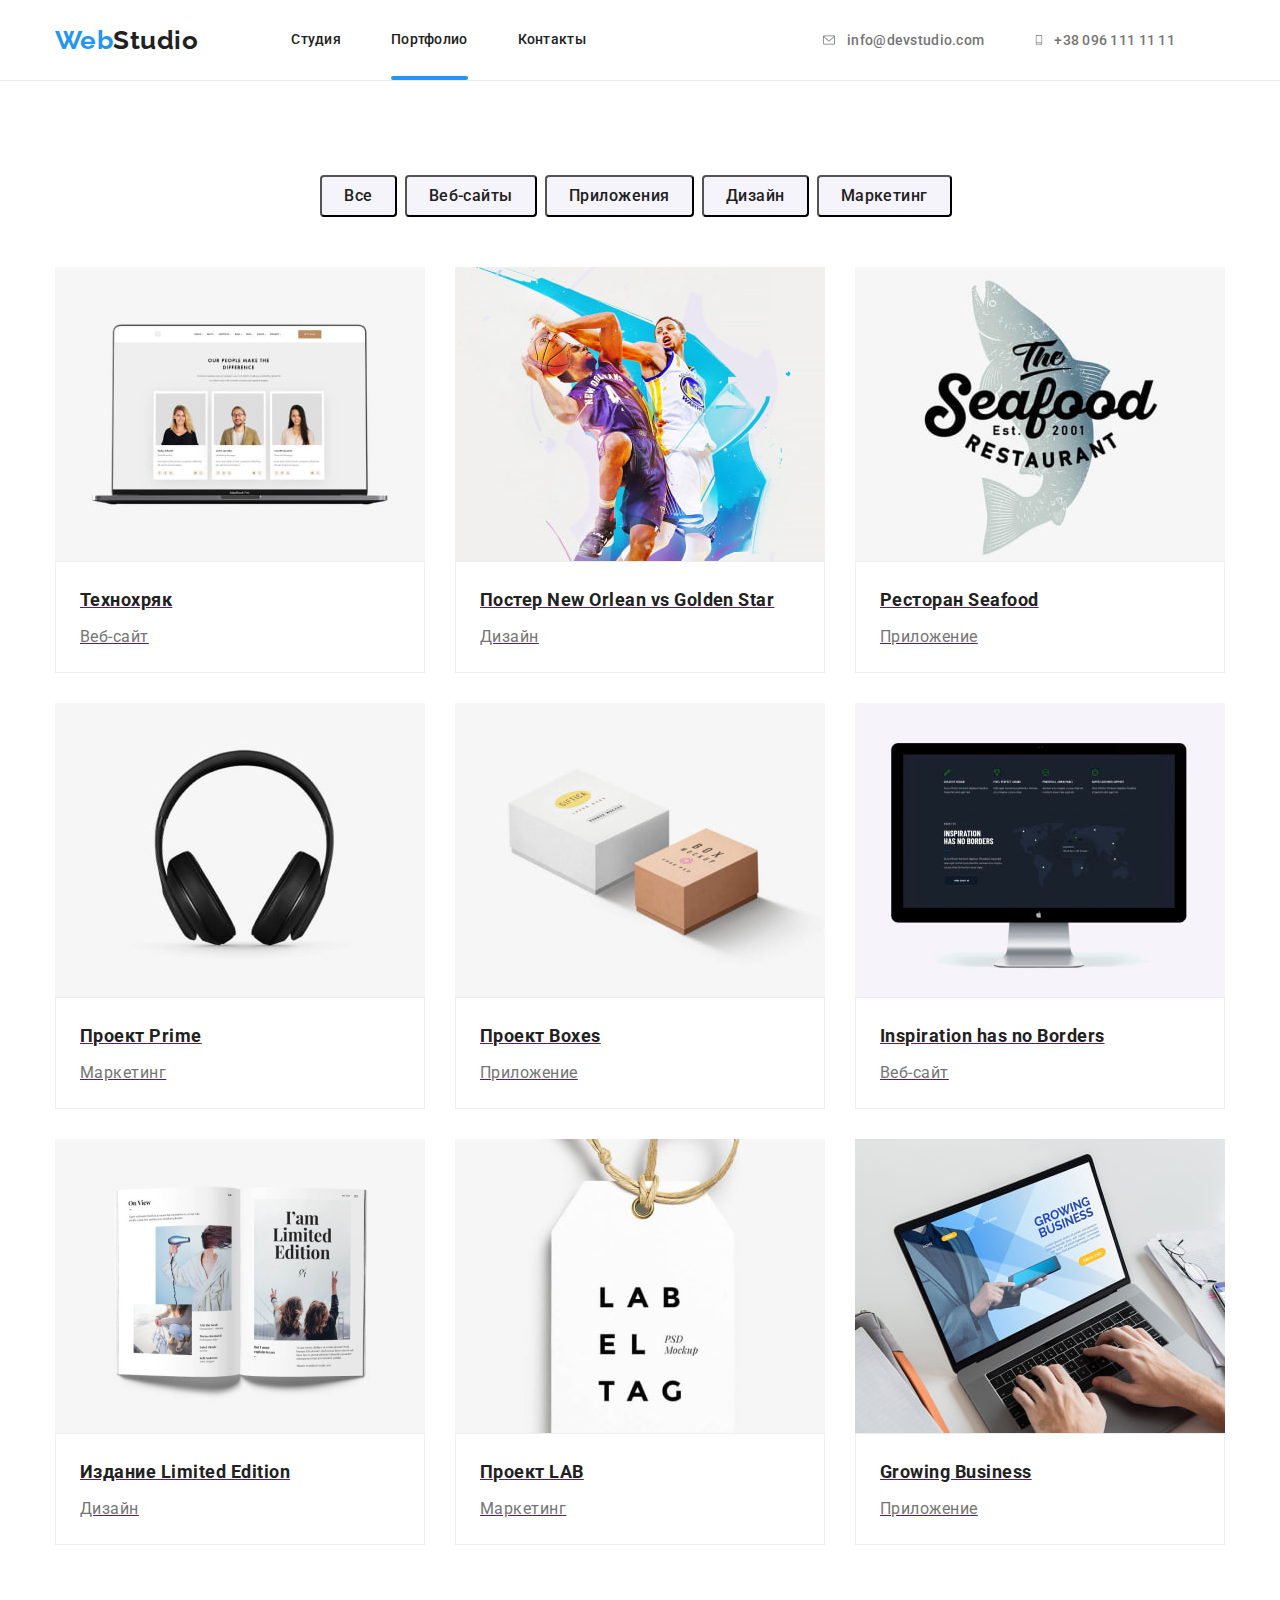
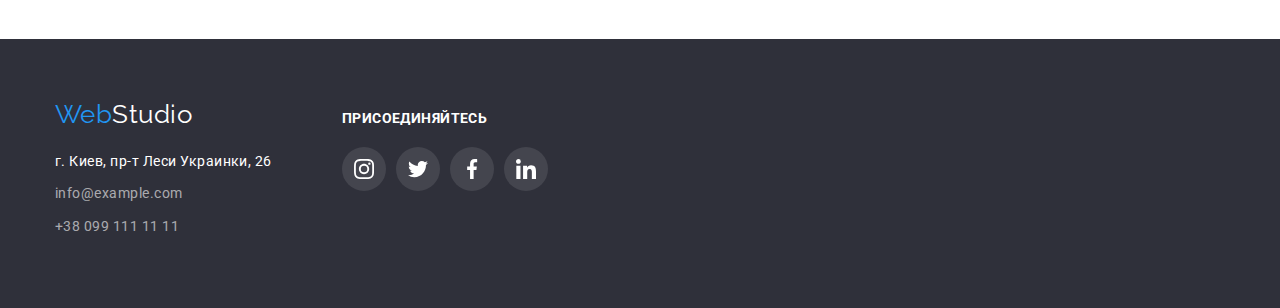
==== portfolio.html @ b3c7610d "Initial commit" ====
<!DOCTYPE html>
<html lang="en">
<head>
    <meta charset="UTF-8">
    <meta http-equiv="X-UA-Compatible" content="IE=edge">
    <meta name="viewport" content="width=device-width, initial-scale=1.0">
    <title>Document</title>
    <link rel="preconnect" href="https://fonts.googleapis.com">
    <link rel="preconnect" href="https://fonts.gstatic.com" crossorigin>
    <link href="https://fonts.googleapis.com/css2?family=Raleway:wght@700&family=Roboto:wght@400;500;700;900&display=swap" rel="stylesheet">
    <link rel="stylesheet" href="https://cdnjs.cloudflare.com/ajax/libs/modern-normalize/1.1.0/modern-normalize.min.css">
    <link rel="stylesheet" href="./css/styles.css">
</head>
<!--Шапка-->
<body>
<header class="header"> 
     <div class="container head-nav">
     <nav class="header-conteiner">
  <a href="./index.html" class="header-link" lang="en">Web<span class="logo">Studio</span></a> 
 
 <ul class="link-group">
    <li> <a class="link-item" href="./index.html">Студия</a> </li>
    <li> <a class="link-item current" href="./portfolio.html">Портфолио</a> </li>
    <li> <a class="link-item" href="">Контакты</a> </li>
 </ul>
 </nav>
 <ul class="nav">
    <li> <a class="link-nav" href="mailto:info@devstudio.com"><svg class="link-icon" width="16" height="12">
      <use href="./image/sprite.svg#icon-mail"></use> </svg> info@devstudio.com</a> </li>
    <li> <a class="link-nav" href="tel.+380961111111"><svg class="link-icon" width="10" height="16">
      <use href="./image/sprite.svg#icon-phone"></use> </svg>+38 096 111 11 11</a></li>
 </ul>
</div>
 </header>
 <main>
    <!--Секция портфолио--> 
    <section class="section">
     <div class="container">
        <h1 class="visually-hidden">Портфолио</h1> <!--Скрытый заголовок-->
        <ul class="btn-portfolio">
            <li class="btn"> <button class="btn-item" type="button">Все</button></li>
            <li class="btn"> <button class="btn-item" type="button">Веб-сайты</button></li>
            <li class="btn"> <button class="btn-item" type="button">Приложения</button></li>
            <li class="btn"> <button class="btn-item" type="button">Дизайн</button></li>
            <li class="btn"> <button class="btn-item" type="button">Маркетинг</button></li>
        </ul>
        <ul class="portfolio-img">
            <li class="item-portfolio">
               <a class="gallery" href="" target="_blank">
                  <div class="gallery-box">
                <img src="./image/portfolio/img-9.jpg" alt="Фото команды" width="370" height="294" />  
                <div class="gallery-text">
                   <p>Ресурс предлагает комплексные предложения с разным уровнем функционала и сервисов. Все это позволит посетителю получить исчерпывающие сведения о компании или частном лице.</p>
                </div>
                  </div>
               <div class="portfolio-box">
                 <h2 class="portfolio">Технохряк</h2>
                 <p class="portfolio-text">Веб-сайт</p> </div>
               </a>
            </li>
            <li class="item-portfolio">
               <a class="gallery" href="" target="_blank">
                  <div class="gallery-box">
                <img src="./image/portfolio/img-10.jpg" alt="Игра в баскетбол" width="370" height="294" />
                <div class="gallery-text">
                  <p>Ресурс предлагает комплексные предложения с разным уровнем функционала и сервисов. Все это позволит посетителю получить исчерпывающие сведения о компании или частном лице.</p>
               </div>
                 </div>
               <div class="portfolio-box">
                 <h2 class="portfolio">Постер New Orlean vs Golden Star</h2>
                 <p class="portfolio-text">Дизайн</p> </div>
               </a>
            </li>
            <li class="item-portfolio">
               <a class="gallery" href="" target="_blank">
                  <div class="gallery-box">
                <img src="./image/portfolio/img-11.jpg" alt="Рыбный ресторан" width="370" height="294"/>
                <div class="gallery-text">
                  <p>Ресурс предлагает комплексные предложения с разным уровнем функционала и сервисов. Все это позволит посетителю получить исчерпывающие сведения о компании или частном лице.</p>
               </div>
                 </div>
               <div class="portfolio-box">
                 <h2 class="portfolio">Ресторан Seafood</h2>
                 <p class="portfolio-text">Приложение</p> </div>
                 </a>
            </li>
            <li class="item-portfolio">
               <a class="gallery" href="" target="_blank">
                  <div class="gallery-box">
               <img src="./image/portfolio/img-12.jpg" alt="Наушники" width="370" height="294" />
               <div class="gallery-text">
                  <p>Ресурс предлагает комплексные предложения с разным уровнем функционала и сервисов. Все это позволит посетителю получить исчерпывающие сведения о компании или частном лице.</p>
               </div>
                 </div>
               <div class="portfolio-box">
                 <h2 class="portfolio">Проект Prime</h2>
                 <p class="portfolio-text">Маркетинг</p> </div>
               </a>
            </li>
            <li class="item-portfolio">
               <a class="gallery" href="" target="_blank">
                  <div class="gallery-box">
                <img src="./image/portfolio/img-13.jpg" alt="Две коробки" width="370" height="294" />
                <div class="gallery-text">
                  <p>Ресурс предлагает комплексные предложения с разным уровнем функционала и сервисов. Все это позволит посетителю получить исчерпывающие сведения о компании или частном лице.</p>
               </div>
                 </div>
               <div class="portfolio-box">
                 <h2 class="portfolio">Проект Boxes</h2>
                 <p class="portfolio-text">Приложение</p> </div>
               </a>
            </li>
            <li class="item-portfolio">
               <a class="gallery" href="" target="_blank">
                  <div class="gallery-box">
                <img src="./image/portfolio/img-14.jpg" alt="Монитор" width="370" height="294" />
                <div class="gallery-text">
                  <p>Ресурс предлагает комплексные предложения с разным уровнем функционала и сервисов. Все это позволит посетителю получить исчерпывающие сведения о компании или частном лице.</p>
               </div>
                 </div>
               <div class="portfolio-box">
                 <h2 class="portfolio">Inspiration has no Borders</h2>
                 <p class="portfolio-text">Веб-сайт</p> </div>
               </a>
            </li>
            <li class="item-portfolio">
               <a class="gallery" href="" target="_blank">
                  <div class="gallery-box">
               <img src="./image/portfolio/img-15.jpg" alt="Журнал" width="370" height="294" />
               <div class="gallery-text">
                  <p>Ресурс предлагает комплексные предложения с разным уровнем функционала и сервисов. Все это позволит посетителю получить исчерпывающие сведения о компании или частном лице.</p>
               </div>
                 </div>
               <div class="portfolio-box">
                 <h2 class="portfolio">Издание Limited Edition</h2>
                 <p class="portfolio-text">Дизайн</p> </div>
               </a>
            </li>
            <li class="item-portfolio">
               <a class="gallery" href="" target="_blank">
                  <div class="gallery-box">
               <img src="./image/portfolio/img-16.jpg" alt="Бирка" width="370" height="294" />
               <div class="gallery-text">
                  <p>Ресурс предлагает комплексные предложения с разным уровнем функционала и сервисов. Все это позволит посетителю получить исчерпывающие сведения о компании или частном лице.</p>
               </div>
                 </div>
               <div class="portfolio-box">
                 <h2 class="portfolio">Проект LAB</h2>
                 <p class="portfolio-text">Маркетинг</p> </div>
               </a>
            </li>
            <li class="item-portfolio">
               <a class="gallery" href="" target="_blank">
                  <div class="gallery-box">
               <img src="./image/portfolio/img-17.jpg" alt="Ноутбук" width="370" height="294" />
               <div class="gallery-text">
                  <p>Ресурс предлагает комплексные предложения с разным уровнем функционала и сервисов. Все это позволит посетителю получить исчерпывающие сведения о компании или частном лице.</p>
               </div>
                 </div>
               <div class="portfolio-box">
                 <h2 class="portfolio">Growing Business</h2>
                 <p class="portfolio-text">Приложение</p> </div>
               </a>
            </li>
        </ul>
     </div>
    </section>
 </main>

 <!--Footer-->

 <footer class="footer">
     <div class="container footerr">
      <div class="address">
    <a class="footer-link" href="" lang="en">Web<span class="footer-logo">Studio</span> </a> 
    <address class="footer-address">
       г. Киев, пр-т Леси Украинки, 26 <br />
    </address>
 
       <address>
      <a class="address-link" href="mailto:info@example.com">info@example.com </a> 
      <a class="address-link" href="tel:+38099111111">+38 099 111 11 11 </a>
    </address>
     </div>
     <div class="footer-icon">
      <p class="join">ПРИСОЕДИНЯЙТЕСЬ</p>
      <ul class="footer-list">
         <li class="link-footer"><a class="footer-item" href="" target="_blank" rel="noopener noreferree" aria-label="Иконка инстаграм"><svg class="icon-footer" width="20" height="20">
            <use href="./image/sprite.svg#icon-instagram-2"></use>
         </svg></a></li>
   
         <li class="link-footer"><a class="footer-item" href="" target="_blank" rel="noopener noreferree" aria-label="Иконка твиттер"><svg class="icon-footer" width="20" height="20">
            <use href="./image/sprite.svg#icon-twitter-1"></use>
         </svg></a></li>
   
         <li class="link-footer"><a class="footer-item" href="" target="_blank" rel="noopener noreferree" aria-label="Иконка фейсбук"><svg class="icon-footer" width="20" height="20">
            <use href="./image/sprite.svg#icon-facebook-1"></use>
         </svg></a></li>
   
         <li class="link-footer"><a class="footer-item" href="" target="_blank" rel="noopener noreferree" aria-label="Иконка Линкедин"><svg class="icon-footer" width="20" height="20">
            <use href="./image/sprite.svg#icon-linkedin-1"></use>
         </svg></a></li>
      </ul>
   </div>
   </div>
 </footer>
</body>
---- css/styles.css ----
/* Основной фон #FFFFFF; */
/* Фон героя и футера #2F303A */
/* Вторичный фон (Наша команда) #F5F4FA */
/* Основной цвет шрифта #757575; */
/* Активный цвет шрифта #2196F3; */
/* Цвет шрифта заголовков #212121 */
/* Доп цвет шрифта герой #FFFFFF, футер rgba(255, 255, 255, 0.6) */

body{
    color:#212121;
    background-color: white;

    font-family: Roboto, sans-serif ;

    letter-spacing: 0.03em;
    
}

li{
    list-style: none;
    padding: 0;
}

:root{
   --active-color: #2196F3;
   --main-font: #212121;
   --secondary-text:#757575;
}


.section{
    padding-top: 94px;
    padding-bottom: 94px;
}
 

h1,h2,h3,h4,p,ul {
   margin: 0;
   padding: 0;
}


img{
    display: block;
    max-width: 100%;
    height: auto;
}

 /* Header */
 .head-nav{
     display: flex;
     margin-left: auto;
     align-items: center;
   
 }

 .header{
    border-bottom: 1px solid #ECECEC;
 }
 

 .header-link{
     color:var(--active-color) ;

     font-family: Raleway;
     font-weight: 700;
     font-size: 26px;

     line-height: 1.19;
     text-decoration: none; 

     margin-right: 93px;   
 }

 .header-conteiner{
     display: flex;
     align-items: center; 
 }

 .logo{
     color:var(--main-font);
     text-decoration: none;
     
 }
 .link-item{
     position: relative;
     color:var(--main-font);
     background-color: white;

     font-weight: 500;
     font-size: 14px;

     line-height: 1.14;
     letter-spacing: 0.02em;
     text-decoration: none;
     padding-top: 32px;
     padding-bottom: 32px;
     margin-right: 50px;
   
     display: block;
     transition-duration: 250ms;

     
 }
 
 .link-item:hover,
 .link-item:focus{
     color: var(--active-color);
     transition-duration: 250ms cubic-bezier(0.4, 0, 0.2, 1);
 }

 .link-item.current::after{
     position: absolute;
     content: "";
     left: 0px;
     bottom: 0px;

     display: block;
     width: 100%;
     height: 4px;
     background-color: #2196F3;
     border-radius: 2px;
     
 }

 .link-group{
     display: flex;
     align-items: center;
 }

 .link-nav{
     color:#757575 ;

     font-family: 'Roboto';
     font-weight: 500;
     font-size: 14px;

     line-height: 1,14;
     letter-spacing: 0.02em;
     text-decoration: none;  

     margin-right: 50px;
     display: flex;
     align-items: center;
     transition-duration: 250ms;

 }

 .link-nav:hover,
 .link-nav:focus{
     color: var(--active-color);
     transition-duration: 250ms cubic-bezier(0.4, 0, 0.2, 1);
 }  


 .nav{
     display: flex;
     margin-left: auto;
 }

.link-icon{
   margin-right: 10px;
   justify-content: center;
   fill: currentColor;

}
.link-icon:focus,
.link-icon:hover{
  fill: var(--active-color)

}

 
 
 /* Hover */

 .hover-section{
    background-color: #2F303A;
    text-align: center;

    padding-top: 200px;
    padding-bottom: 200px;

    max-width: 1600px;
    height: 600px;
    margin-left: auto;
    margin-right: auto;
    background-position: center;
    background-image:linear-gradient(
        to right,
        rgba(47, 48, 58, 0.4),
        rgba(47, 48, 58, 0.4)
    ),
        url(../image/hover/hover.jpg);
   
    
 }

 .hover{
     color:#FFFFFF ;

     font-family: 'Roboto'; 
     font-weight: 900;
     font-size: 44px;

     line-height: 1.36; 
     letter-spacing: 0.06em;
     text-transform: uppercase; 

     margin-bottom: 30px;
 }

 .hover-btn{
     color: #FFFFFF;
     background-color: var(--active-color);

     font-family: 'Roboto';
     font-weight: 700;
     font-size: 16px;

     line-height: 1.87;  
     text-align: center;
     letter-spacing: 0.06em;
     cursor: pointer;

     align-items: center;
     border-radius: 4px;
     padding: 10px 32px;  
 }

/* Feature */

.visually-hidden { 
    position: absolute; 
    width: 1px; 
    height: 1px; 
    margin: -1px; 
    border: 0; 
    padding: 0; 
    white-space: nowrap; 
    clip-path: inset(100%); 
    clip: rect(0 0 0 0); 
    overflow: hidden; 
  } 
  
.container{
    width: 1200px;
    padding-left: 15px;
    padding-right: 15px;
    margin-left:  auto;
    margin-right: auto;
}

.feature-icon{
    width: 270px;
    height: 120px;
    background-color: #F5F4FA;
    margin-bottom: 30px;
    padding-top: 30px;
    padding-bottom: 30px;
}
.feature-item{
    color: var(--secondary-text);
    width: 270px;

    font-size: 14px;
    font-weight: 400;

    line-height: 1.71;
    margin-right: 30px;
}

.feature-item:last-child{
margin-right: 0;
}

.about{
font-family: 'Roboto';

font-weight: 700;
font-size: 36px;

line-height: 1.16;
text-align: center;
letter-spacing: 0.03em;

}

.box{
    padding-bottom: 0;
}
.feature-section{
color:#212121;
font-weight: 700;
font-size: 14px;
line-height: 1.14;
text-transform: uppercase;

margin-bottom: 10px;

}
.container-feature{
    display: flex;
    }



.container-img{
display: flex;
 
margin-top: 50px;
padding-left: 0;
}


.img{
    margin-right: 30px;
    display: flex;
    position: relative;
 
}
.img:last-child {
    margin-right: 0;

}

.img:after{
    position: absolute;
    content: "";
    display: block;
    width: 100%;
    height: 70px;
    background-color:rgba(47, 48, 58, 0.8); 
    bottom: 0;
    left: 0;

}

.position{
    position: absolute;
    left: 83px;
    bottom: 27px;
    font-weight: 700;
    font-size: 14px;
    line-height: 1.14;
    
    letter-spacing: 0.03em;
    text-transform: uppercase;
    color: #FFFFFF;
    z-index: 1;
}
 /* Team */
.site-icon{
    display: flex;
    justify-content: center;
    margin-top: 16px;
}

.link-item-icon{
    display: flex;
    fill: #AFB1B8;
    width: 44px;
    height: 44px;
    align-items: center;
    justify-content: center;
    transition-duration:  250ms;

  
 
}

.link-item-icon:hover,
.link-item-icon:focus{
    fill:white;
    border-radius: 50px;
    background-color: #2196F3;
    transition-duration:  250ms cubic-bezier(0.4, 0, 0.2, 1);

   
}


 .team-container{
    display: flex;
    color: #FFFFFF;
}

.icon-list{
    margin-right: 10px;
   
}
.icon-list:last-child{
    margin-right: 0;
}


 .section-team{
    font-weight: 700;
    font-size: 36px;
    line-height: 1.16;
    text-align: center;
    margin-bottom: 50px;
 }

 .team{
    background-color:#F5F4FA;
    color: var(--main-font);
    font-weight: 500;
    font-size: 16px;
    line-height: 1.18;
    text-align: center;
    margin-bottom: 10px;
       
 }

 .name{
     background-color: #FFFFFF;
 }
 .team-item{
     color: var(--secondary-text);

     font-weight: 400;
     font-size: 16px;

     line-height: 1.18;
     text-align: center;

     margin-right: 30px;
     box-shadow: 0px 1px 3px rgba(0, 0, 0, 0.12), 0px 1px 1px rgba(0, 0, 0, 0.14), 0px 2px 1px rgba(0, 0, 0, 0.2);
border-radius: 0px 0px 4px 4px;

 }
 .team-item:last-child{
     margin-right: 0;
 }

 .our-team{
     padding-top: 30px;
     padding-bottom: 30px;
   background-color: #FFFFFF;
 }





 .list-clients{
     display: flex;
     justify-content: center;
     margin-bottom: 94px;
 }
 .clients{
    font-weight: 700;
    font-size: 36px;
    line-height: 1.16;
    text-align: center;
    letter-spacing: 0.03em;
    
    color: #212121;

    margin-top: 94px;
    margin-bottom: 50px;
 }

 .company{
     margin-right: 30px;
    
 }

 .company:last-child{
     margin-right: 0;
 }

 .company-link{
     fill: #AFB1B8;
     border: 1px solid #AFB1B8;
     border-radius: 4px;
     display: flex;
     padding: 16px 32px;
     cursor: pointer;
     transition-duration: 250ms;
    }

 .company-link:hover,
 .company-link:focus{
    fill: #2196F3;
    border: 1px solid var(--active-color);
    transition-duration: 250ms cubic-bezier(0.4, 0, 0.2, 1);
     
}
     
   
     
 

 

 /* Footer */

 .address{
     display: inline-block
 }
 .footer-logo{
     color: #FFFFFF;
 }

.footer{
    background-color: #2F303A;
    padding-bottom: 60px;
    padding-top: 60px;
}

.footer-link{
    color: var(--active-color);

    font-family: Raleway;
    font-size: 26px;

    line-height: 1.19;
    text-decoration: none;

    display: block;
 
    margin-bottom: 20px;
   
}

.footer-address{
    color: #FFFFFF;

    font-family: 'Roboto';
    font-size: 14px;
    font-style: normal;
   
    line-height: 1.71;

    margin-bottom: 9px;
}

.address-link{
    font-family: 'Roboto';
    font-style: normal;
    font-size: 14px;

    color: rgba(255, 255, 255, 0.6);
   
    line-height: 1.71;
    text-decoration: none;
    display: block;
    margin-top: 9px;
    
}

.address-link:hover,
.address-link:focus{
    color:rgba(255, 255, 255, 0.6) ;
}

.address{
    margin-bottom: 9px;
    display: inline-block;
    

}

.footer-icon{

margin-left: 70px;

   
}
.join{
font-weight: 700;
font-size: 14px;
line-height: 1.14;
letter-spacing: 0.03em;
text-transform: uppercase;

color: #FFFFFF;


margin-bottom: 20px;


}

.footer-list{
    display: flex;
   
}

.footerr{
    display: flex;
    align-items: baseline;

}
.link-footer{
   
    margin-right: 10px;

}
.link-footer:last-child{
    margin-right: 0;
}

.footer-item{
    width: 44px;
    height: 44px;
    border-radius: 50px;
    background-color: rgba(255, 255, 255, 0.1);
    padding: 12px;
    display: flex;
    transition-duration: 250ms;
}

.footer-item:hover,
.footer-item:focus{
    background-color: var(--active-color);
    transition-duration: 250ms cubic-bezier(0.4, 0, 0.2, 1);
}
.icon-footer{
fill: #FFFFFF;

}


/* Портфолио */
/* Main */

.btn-portfolio{

    display: flex;
    justify-content: center;
    margin-bottom: 50px;
}
.btn{
    margin-right: 8px;  
}

.btn-item{
    color: var(--main-font);
    background-color:#F5F4FA;

    font-family: 'Roboto';
    font-weight: 500;
    font-size: 16px;

    line-height: 1.62;
    text-align: center;
    letter-spacing: 0.03em;
    cursor: pointer;

    border-radius: 4px;
    padding: 6px 22px;
    transition-duration: 250ms;

}
.btn-item:hover,
.btn-item:focus{
    color: #FFFFFF;
    background-color: var(--active-color);
    box-shadow: 0px 3px 1px rgba(0, 0, 0, 0.1), 0px 1px 2px rgba(0, 0, 0, 0.08), 0px 2px 2px rgba(0, 0, 0, 0.12);
    transition-duration: 250ms cubic-bezier(0.4, 0, 0.2, 1);
}

.portfolio-box{
   padding-left: 24px;
   padding-right: 24px;
   padding-bottom: 20px;
   padding-top: 20px;
   border: 1px solid #EEEEEE;
  
}
.portfolio-box:hover,
.portfolio-box:focus{
    box-shadow: 0px 1px 1px rgba(0, 0, 0, 0.12), 0px 4px 4px rgba(0, 0, 0, 0.06), 1px 4px 6px rgba(0, 0, 0, 0.16);
    cursor: pointer;
}


.portfolio-img {
    display: flex;
    flex-wrap: wrap;
    margin-bottom: -30px;
}

.item-portfolio{
    margin-right: 30px; 
    margin-bottom: 30px;

}

.item-portfolio:nth-child(3n) {
    margin-right: 0;
}

.item-portfolio:hover,
.item-portfolio:focus{
    box-shadow: 0px 1px 1px rgba(0, 0, 0, 0.12), 0px 4px 4px rgba(0, 0, 0, 0.06), 1px 4px 6px rgba(0, 0, 0, 0.16);
    cursor: pointer;
}

.portfolio{
    color: var(--main-font);

    font-size: 18px;

    line-height: 2.0;
    letter-spacing: 0.03;

    margin-bottom: 4px;
}

.portfolio-text{
    color: var(--secondary-text);

    font-weight: 400;
    font-size: 16px;

    line-height: 1.87;
}

.gallery-box{
    position: relative;
    overflow: hidden;
}

.gallery-text{
    position: absolute;
    width: 100%;
    padding: 63px 24px;
    font-size: 18px;
    line-height: 1.56;
    letter-spacing: 0.03em;
    
    color: #FFFFFF;
    background-color: #2196F3;
      
    transition: transform 250ms cubic-bezier(0.4, 0, 0.2, 1), opacity 250ms cubic-bezier(0.4, 0, 0.2, 1);
    opacity: 0;
 
}

.item-portfolio:hover .gallery-text{
    transform: translateY(-100%);
    opacity: 1;

}


/*--Модальное окно--*/

.backdrop{
    position: fixed;
    top: 0;
    left: 0;

    width: 100%;
    height: 100%;
    background-color:rgba(0, 0, 0, 0.2);
    transition: opacity 250ms cubic-bezier(0.4, 0, 0.2, 1);

}

.backdrop.is-hidden{
    opacity: 0;
    pointer-events: none;
}
.backdrop.is-hidden:hover
.backdrop.is-hidden:focus{
    opacity: 1;
}

.backdrop.is-hidden .modal{
    transform:translate(-50%, -50%) scale(0.9);
}

.modal{ 
position: absolute;
top: 50%;
left:50%;


width: 528px;
height: 581px;
background-color: #FFFFFF;
transform: translate(-50%, -50%) scale(1);
transition: transform  250ms cubic-bezier(0.4, 0, 0.2, 1);

}

.modal-btn{
    position: absolute;
    right: 8px;
    top: 8px;
    border-radius: 50px;
    border: 1px solid rgba(0, 0, 0, 0.1);
    width: 30px;
    height: 30px;
    fill: #212121;
    display: flex;
    justify-content: center;
    align-items: center;
}
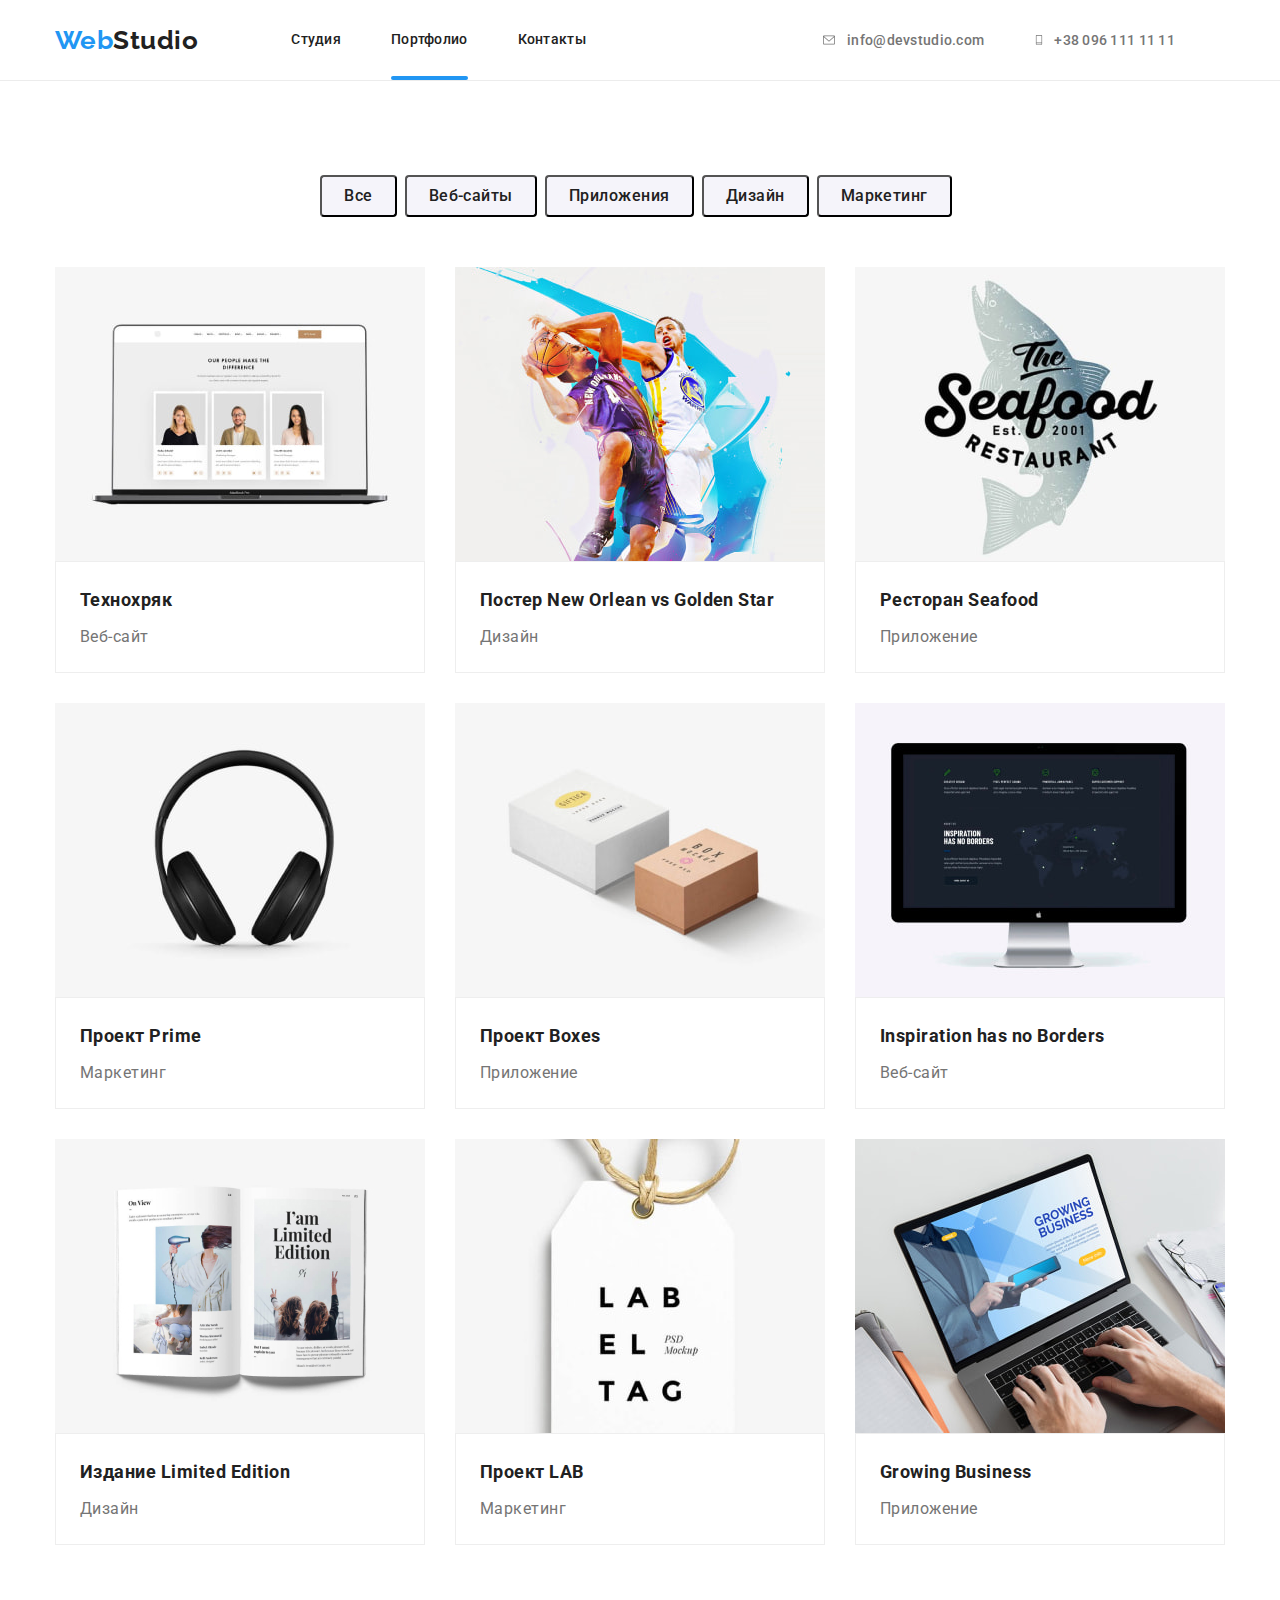
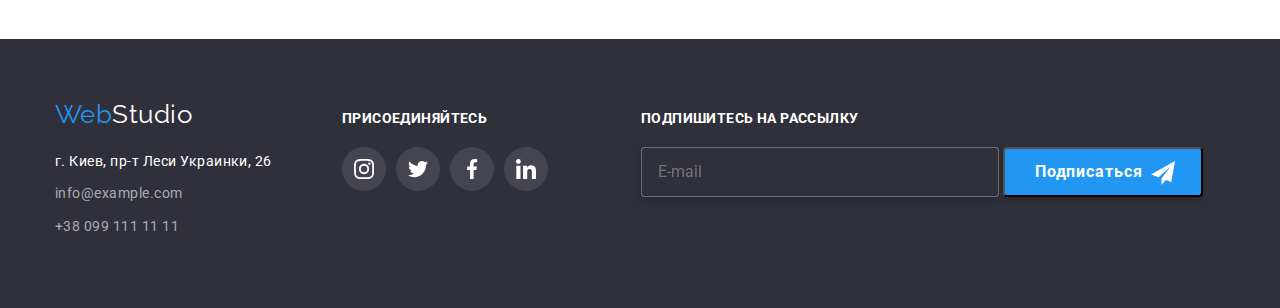
==== commit b82724b3: "Выполнено дз№6 согласно макету" ====
--- a/portfolio.html
+++ b/portfolio.html
@@ -202,6 +202,17 @@
          </svg></a></li>
       </ul>
    </div>
+   <div class="form-mail">
+      <p class="mail">ПОДПИШИТЕСЬ НА РАССЫЛКУ </p>
+   <form action="">
+      <label class="footer-group">
+         <input class="footer-input" type="text" name="mail" placeholder="E-mail"/>
+      </label>
+      <button class="button-footer"type="submit"><span class="footer-submit">Подписаться</span>  <svg class="icon-plain" width="24" height="24">
+         <use href="./image/sprite.svg#icon-icon-send"></use>
+      </svg></button>
+   </form>
+   </div>
    </div>
  </footer>
 </body>
--- a/css/styles.css
+++ b/css/styles.css
@@ -624,6 +624,7 @@
 }
 
 
+
 /* Портфолио */
 /* Main */
 
@@ -669,6 +670,7 @@
    padding-bottom: 20px;
    padding-top: 20px;
    border: 1px solid #EEEEEE;
+   text-decoration: none;
   
 }
 .portfolio-box:hover,
@@ -709,6 +711,7 @@
     letter-spacing: 0.03;
 
     margin-bottom: 4px;
+    
 }
 
 .portfolio-text{
@@ -718,6 +721,11 @@
     font-size: 16px;
 
     line-height: 1.87;
+  
+}
+
+.gallery{
+    text-decoration: none;
 }
 
 .gallery-box{
@@ -751,38 +759,45 @@
 /*--Модальное окно--*/
 
 .backdrop{
-    position: fixed;
-    top: 0;
-    left: 0;
-
-    width: 100%;
-    height: 100%;
-    background-color:rgba(0, 0, 0, 0.2);
-    transition: opacity 250ms cubic-bezier(0.4, 0, 0.2, 1);
+position: fixed;
+top: 0;
+left: 0;
+
+width: 100%;
+height: 100%;
+
+background-color:rgba(0, 0, 0, 0.2);
+transition: opacity 250ms cubic-bezier(0.4, 0, 0.2, 1);
+z-index: 1;
 
 }
 
 .backdrop.is-hidden{
-    opacity: 0;
-    pointer-events: none;
+opacity: 0;
+pointer-events: none;
 }
 .backdrop.is-hidden:hover
 .backdrop.is-hidden:focus{
-    opacity: 1;
+opacity: 1;
 }
 
 .backdrop.is-hidden .modal{
-    transform:translate(-50%, -50%) scale(0.9);
+transform:translate(-50%, -50%) scale(0.9);
 }
 
 .modal{ 
 position: absolute;
+
 top: 50%;
 left:50%;
 
+margin: 0;
 
 width: 528px;
-height: 581px;
+height:581px;
+
+padding: 40px;
+
 background-color: #FFFFFF;
 transform: translate(-50%, -50%) scale(1);
 transition: transform  250ms cubic-bezier(0.4, 0, 0.2, 1);
@@ -790,16 +805,290 @@
 }
 
 .modal-btn{
-    position: absolute;
-    right: 8px;
-    top: 8px;
-    border-radius: 50px;
-    border: 1px solid rgba(0, 0, 0, 0.1);
-    width: 30px;
-    height: 30px;
-    fill: #212121;
-    display: flex;
-    justify-content: center;
-    align-items: center;
-}
-
+position: absolute;
+
+right: 8px;
+top: 8px;
+
+border-radius: 50px;
+border: 1px solid rgba(0, 0, 0, 0.1);
+
+width: 30px;
+height: 30px;
+
+fill: #212121;
+background-color: #FFFFFF;
+
+display: flex;
+justify-content: center;
+align-items: center;
+
+cursor: pointer;
+}
+
+.form-title{
+font-weight: 700;
+font-size: 20px;
+
+line-height: 1.15;
+text-align: center;
+letter-spacing: 0.03em;
+
+color: #212121;
+display: block;
+margin-bottom: 30px;
+
+}
+
+.form-group,
+.form-policy-group{
+display: block;
+margin-bottom: 28px;
+    
+}
+.form-group{
+position: relative;
+}
+
+
+.form-lable{
+position: absolute;
+transform: translateY(-100%);
+
+font-weight: 400;
+font-size: 12px;
+line-height: 1.16;
+letter-spacing: 0.01em;
+
+display: block;
+padding-bottom: 4px;
+
+color: #757575;
+}
+   
+.form-input{
+width: 100%;
+
+padding-left: 42px;
+padding-top: 12px;
+padding-bottom: 12px ;
+   
+border: 1px solid rgba(33, 33, 33, 0.2);
+border-radius: 4px;
+outline: transparent;
+}
+
+.form-input:focus-within{
+border-color: #2196F3; 
+transition: transform  250ms cubic-bezier(0.4, 0, 0.2, 1);
+cursor: pointer;
+}
+
+.form-icon{
+position: absolute;
+top: 14px;
+left: 15px;
+fill: black;
+}
+
+.custom-chekbox{
+width: 16px;
+height: 15px;
+
+display: flex;
+justify-content: center;
+align-items: center;
+
+outline: 2px solid var(--active-color);
+outline-offset: -2px;
+border-radius: 3px;
+margin-right: 9px;
+
+transition: background-color 250ms cubic-bezier(0.4, 0, 0.2, 1);
+}
+
+.custom-chekbox-icon{
+opacity: 0;
+transition: opacity 250ms cubic-bezier(0.4, 0, 0.2, 1);
+}
+
+.checkbox:checked+ .custom-chekbox .custom-chekbox-icon{
+opacity: 1;
+}
+
+.checkbox:checked+ .custom-chekbox{
+background-color: #2196F3;
+}
+
+.form-policy-group{
+display: flex;
+
+align-items: center;
+justify-content: center;
+}
+
+.form-policy-text{
+display: flex;
+
+font-weight: 400;
+font-size: 14px;
+
+line-height: 1.71;
+letter-spacing: 0.03em;
+
+color: #757575;
+}
+
+.policy-text-link{
+color: #2196F3;
+margin-left: 3px;
+}
+
+
+.btn-submit{
+width: 200px;
+height: 50px;
+
+color: #FFFFFF;
+background-color: #2196F3;
+box-shadow: 0px 4px 4px rgba(0, 0, 0, 0.15);
+border-radius: 4px;
+
+font-weight: 700;
+font-size: 16px;
+line-height: 1.88;
+letter-spacing: 0.06em;
+
+align-items: center;
+text-align: center;
+}
+
+.icon-vector:hover,
+.icon-vector:focus{
+fill: #2196F3;
+transition: background-color 250ms cubic-bezier(0.4, 0, 0.2, 1);
+
+}
+
+.comment{
+width: 448px;
+height: 120px;
+
+border: 1px solid rgba(33, 33, 33, 0.2);
+border-radius: 4px;
+
+resize: none;
+outline: transparent;
+
+}
+
+.comment:hover,
+.comment:focus{
+border-color: #2196F3;
+}
+.comments-group{
+display: flex;
+
+font-weight: 400;
+font-size: 12px;
+line-height: 1.16;
+letter-spacing: 0.01em;
+
+margin-bottom: 4px;
+
+color: #757575;
+}
+
+.comment::placeholder{
+font-weight: 400;
+font-size: 14px;
+
+line-height: 1.14;
+letter-spacing: 0.01em;
+
+color: rgba(117, 117, 117, 0.5);
+
+padding: 12px 16px;
+}
+
+.form-input:focus + .form-icon {
+fill: #2196F3;
+}
+
+.mail{
+   
+font-weight: 700;
+font-size: 14px;
+
+line-height: 1.14;
+letter-spacing: 0.03em;
+text-transform: uppercase;
+    
+color: #FFFFFF;
+
+margin-bottom: 20px;
+}
+    
+
+.form-mail {
+margin-left: 93px;
+}
+
+.button-footer{
+width: 200px;
+height: 50px;
+
+
+background-color: #2196F3;
+box-shadow: 0px 4px 4px rgba(0, 0, 0, 0.15);
+border-radius: 4px;
+
+position: relative;
+
+
+}
+
+.footer-submit{
+
+
+font-weight: 700;
+font-size: 16px;
+line-height: 1.88;
+
+align-items: center;
+text-align: center;
+letter-spacing: 0.06em;
+
+color: #FFFFFF;
+
+margin-right: 29px;
+
+}
+
+.icon-plain{
+position: absolute;
+
+right: 0;
+top: 0;
+
+transform: translateY(50%);
+margin-right: 26px;
+}
+
+.footer-group{
+position: relative;
+}
+
+.footer-input{
+width: 358px;
+height: 50px;
+
+background-color: #2F303A;
+
+border: 1px solid rgba(255, 255, 255, 0.3);
+filter: drop-shadow(0px 4px 4px rgba(0, 0, 0, 0.15));
+border-radius: 4px;
+padding-left: 16px;
+
+}
+
